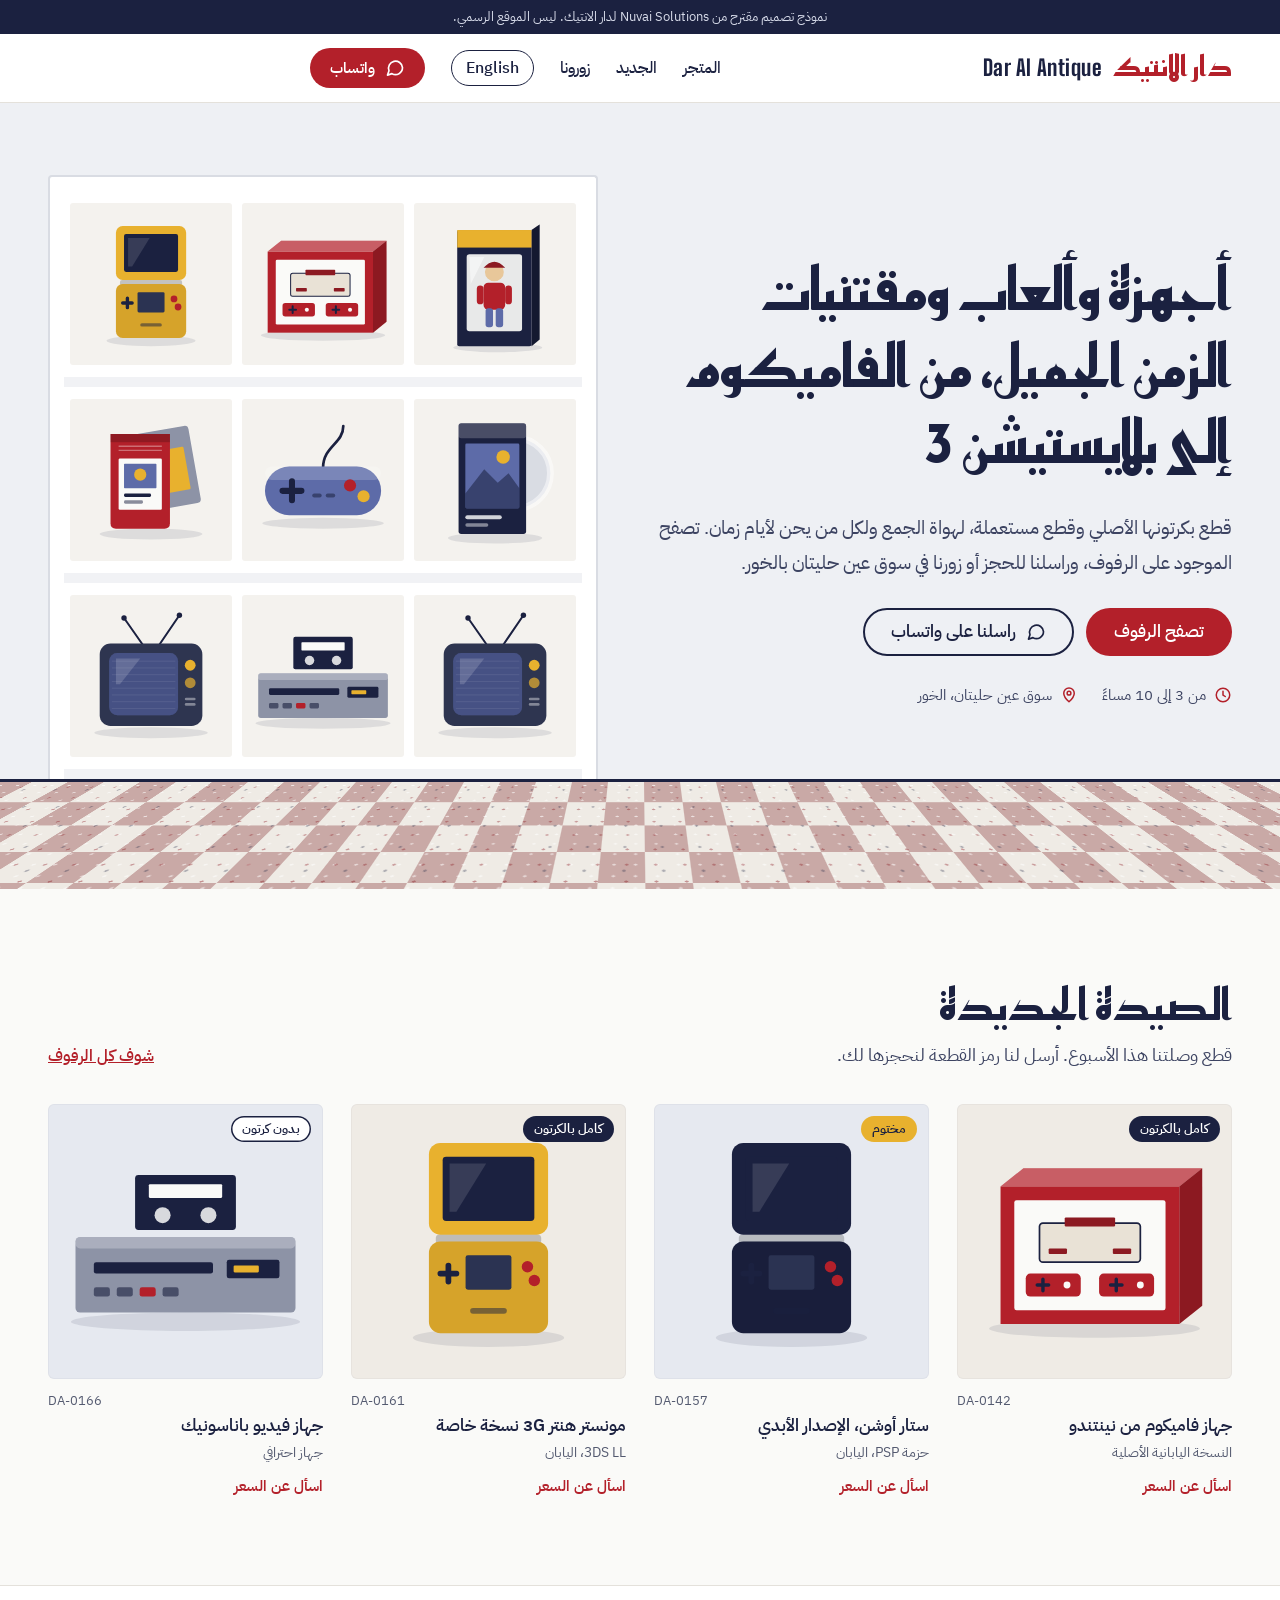
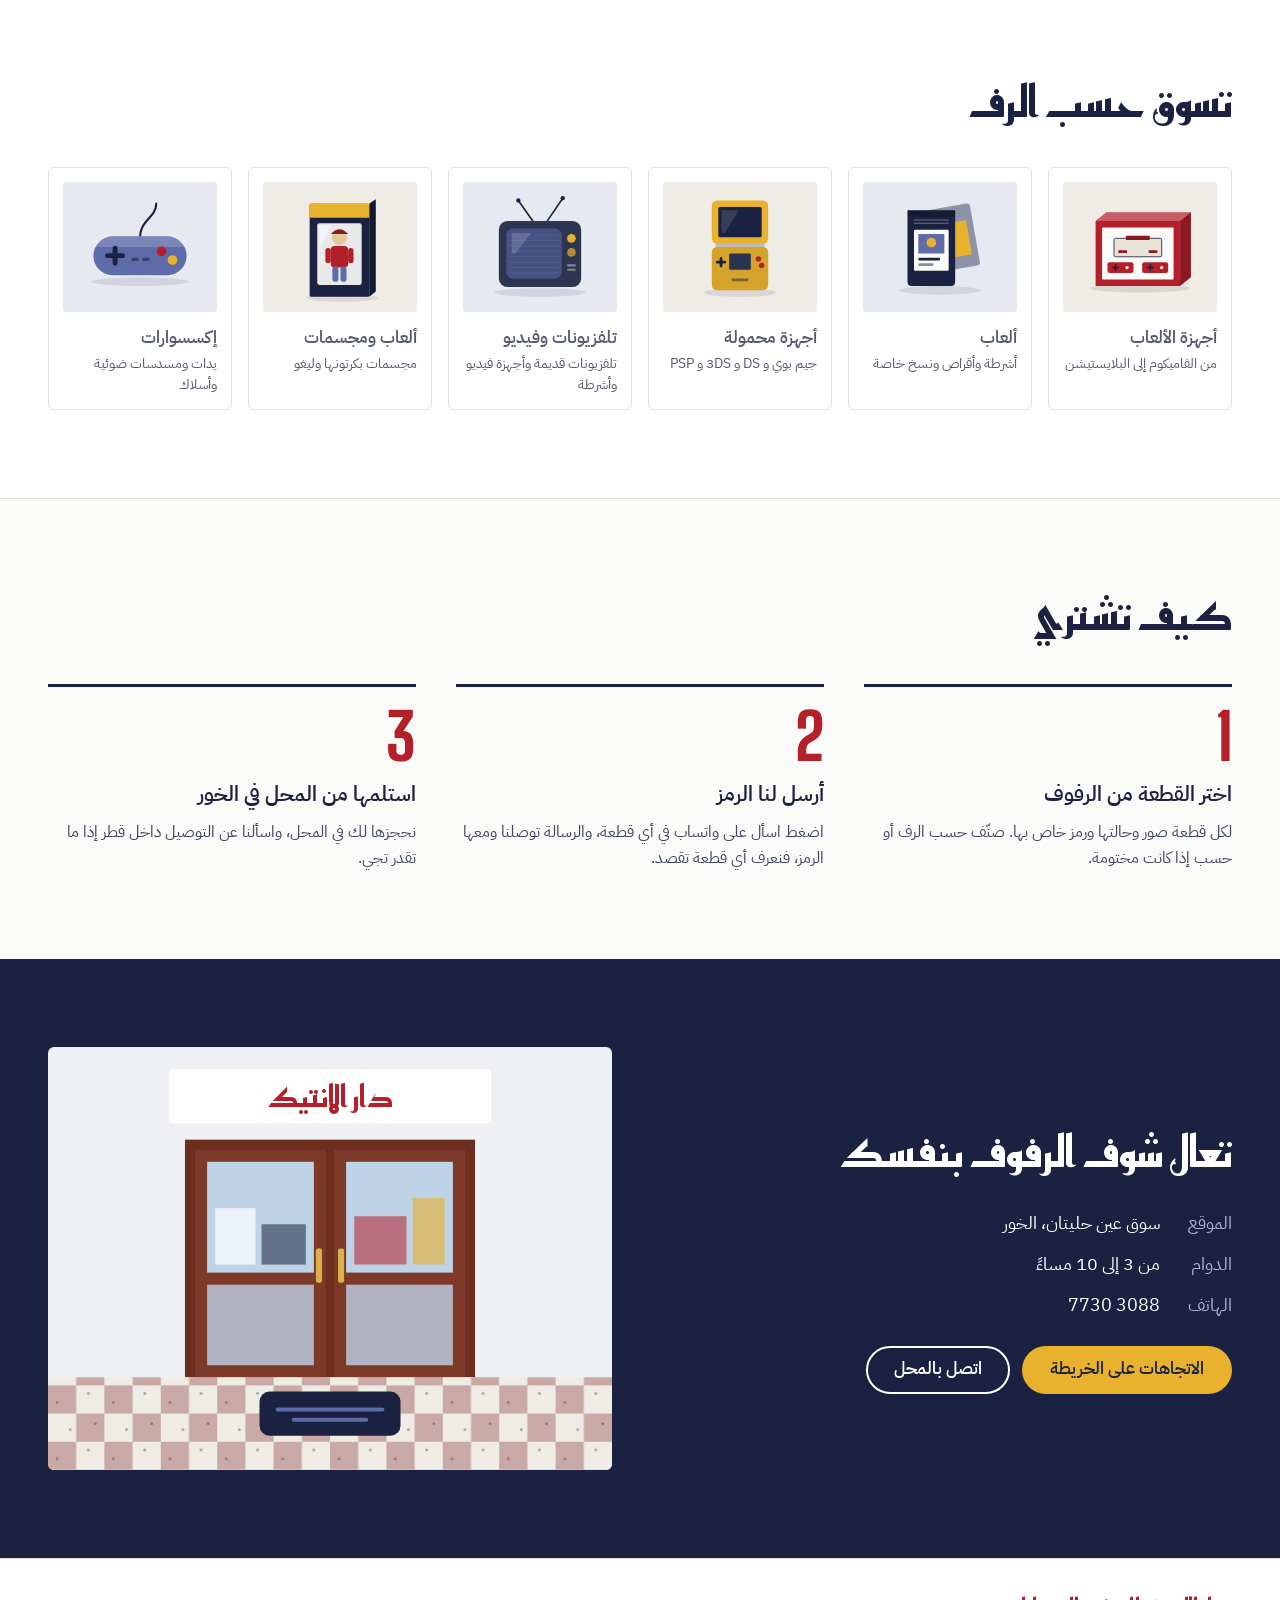
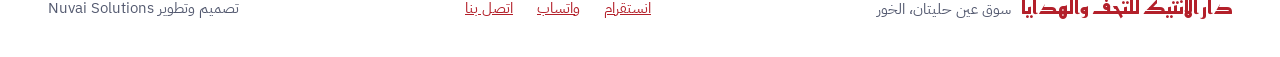
==== ar/index.html @ 2e5c2f47 "Dar Al Antique concept site Co-Authored-By: Claude Opus 5.5 <noreply@anthropic.com> Claude-Session: " ====
<!doctype html>
<html lang="ar" dir="rtl">
<head>
<meta charset="utf-8">
<meta name="viewport" content="width=device-width, initial-scale=1">
<title>دار الانتيك | أجهزة وألعاب ومقتنيات الزمن الجميل في الخور</title>
<meta name="description" content="Concept website for Dar Al Antique, the retro games, consoles and toys shop in Souq Ain Hulaitan, Al Khor.">
<meta name="robots" content="noindex, nofollow">
<meta name="theme-color" content="#1B2140">
<meta property="og:type" content="website">
<meta property="og:title" content="دار الانتيك | أجهزة وألعاب ومقتنيات الزمن الجميل في الخور">
<meta property="og:description" content="Concept website for Dar Al Antique, the retro games, consoles and toys shop in Souq Ain Hulaitan, Al Khor.">
<meta property="og:image" content="../assets/og.png">
<meta name="twitter:card" content="summary_large_image">
<link rel="icon" href="../assets/favicon.svg" type="image/svg+xml">
<link rel="preload" href="../assets/fonts/big-shoulders-display-latin-800-normal.woff2" as="font" type="font/woff2" crossorigin>
<link rel="stylesheet" href="../assets/style.css">
</head>
<body>
<div class="concept">نموذج تصميم مقترح من Nuvai Solutions لدار الانتيك. ليس الموقع الرسمي.</div>
<header class="site-header">
<div class="wrap">
<a class="brand" href="../ar/"><span class="brand-ar">دار الانتيك</span><span class="brand-en" lang="en">Dar Al Antique</span></a>
<nav class="nav" aria-label="القائمة"><a href="../shop.html">المتجر</a><a href="#new">الجديد</a><a href="#visit">زورونا</a><a class="lang" href="../" lang="en">English</a><a class="btn btn-red btn-sm" href="https://wa.me/97477303088"><svg aria-hidden="true" width="20" height="20" viewBox="0 0 24 24" fill="none" stroke="currentColor" stroke-width="2" stroke-linecap="round" stroke-linejoin="round"><path d="M21 11.5a8.4 8.4 0 0 1-12.6 7.3L3 20.5l1.8-5.2A8.4 8.4 0 1 1 21 11.5z"/></svg>واتساب</a></nav>
<div class="header-tools">
<a class="lang-m" href="../" lang="en">English</a>
<details class="menu"><summary aria-label="القائمة"><svg aria-hidden="true" width="20" height="20" viewBox="0 0 24 24" fill="none" stroke="currentColor" stroke-width="2" stroke-linecap="round"><path d="M4 7h16M4 12h16M4 17h16"/></svg></summary><div class="menu-panel"><a href="../shop.html">المتجر</a><a href="#new">الجديد</a><a href="#visit">زورونا</a><a class="btn btn-red" href="https://wa.me/97477303088"><svg aria-hidden="true" width="20" height="20" viewBox="0 0 24 24" fill="none" stroke="currentColor" stroke-width="2" stroke-linecap="round" stroke-linejoin="round"><path d="M21 11.5a8.4 8.4 0 0 1-12.6 7.3L3 20.5l1.8-5.2A8.4 8.4 0 1 1 21 11.5z"/></svg>واتساب</a></div></details>
</div>
</div>
</header>
<main id="top">
<section class="hero" aria-labelledby="hero-title">
<div class="wrap hero-grid">
<div class="hero-copy">
<h1 id="hero-title" class="display h1">أجهزة وألعاب ومقتنيات الزمن الجميل، من الفاميكوم إلى بلايستيشن 3</h1>
<p class="lede">قطع بكرتونها الأصلي وقطع مستعملة، لهواة الجمع ولكل من يحن لأيام زمان. تصفح الموجود على الرفوف، وراسلنا للحجز أو زورنا في سوق عين حليتان بالخور.</p>
<div class="actions">
<a class="btn btn-red" href="../shop.html">تصفح الرفوف</a>
<a class="btn btn-line" href="https://wa.me/97477303088?text=%D8%A7%D9%84%D8%B3%D9%84%D8%A7%D9%85%20%D8%B9%D9%84%D9%8A%D9%83%D9%85%D8%8C%20%D8%B4%D9%81%D8%AA%20%D9%85%D9%88%D9%82%D8%B9%D9%83%D9%85%20%D9%88%D8%B9%D9%86%D8%AF%D9%8A%20%D8%A7%D8%B3%D8%AA%D9%81%D8%B3%D8%A7%D8%B1"><svg aria-hidden="true" width="20" height="20" viewBox="0 0 24 24" fill="none" stroke="currentColor" stroke-width="2" stroke-linecap="round" stroke-linejoin="round"><path d="M21 11.5a8.4 8.4 0 0 1-12.6 7.3L3 20.5l1.8-5.2A8.4 8.4 0 1 1 21 11.5z"/></svg>راسلنا على واتساب</a>
</div>
<div class="facts"><span><svg aria-hidden="true" width="18" height="18" viewBox="0 0 24 24" fill="none" stroke="#B3202A" stroke-width="2" stroke-linecap="round"><circle cx="12" cy="12" r="9"/><path d="M12 7v5l3 2"/></svg>من 3 إلى 10 مساءً</span><span><svg aria-hidden="true" width="18" height="18" viewBox="0 0 24 24" fill="none" stroke="#B3202A" stroke-width="2" stroke-linecap="round" stroke-linejoin="round"><path d="M12 21s-7-6.2-7-11.5a7 7 0 0 1 14 0C19 14.8 12 21 12 21z"/><circle cx="12" cy="9.5" r="2.5"/></svg>سوق عين حليتان، الخور</span></div>
</div>
<div class="shelf" role="img" aria-label="رفوف المحل وعليها أجهزة وألعاب وتلفزيونات"><div class="shelf-row"><div class="art" data-kind="figure" data-tint="#1B2140" data-bg="#F4F2EE"></div><div class="art" data-kind="console" data-tint="#B3202A" data-bg="#F4F2EE"></div><div class="art" data-kind="handheld" data-tint="#E8B12E" data-bg="#F4F2EE"></div></div><div class="shelf-row"><div class="art" data-kind="disc" data-tint="#1B2140" data-bg="#F4F2EE"></div><div class="art" data-kind="pad" data-tint="#5D6BA8" data-bg="#F4F2EE"></div><div class="art" data-kind="cart" data-tint="#B3202A" data-bg="#F4F2EE"></div></div><div class="shelf-row"><div class="art" data-kind="tv" data-tint="#2E3550" data-bg="#F4F2EE"></div><div class="art" data-kind="vcr" data-tint="#8D93A6" data-bg="#F4F2EE"></div><div class="art" data-kind="tv" data-tint="#2E3550" data-bg="#F4F2EE"></div></div></div>
</div>
<div class="floor-band" aria-hidden="true"><div class="floor"></div></div>
</section>

<section id="new" class="section" aria-labelledby="new-title">
<div class="wrap">
<div class="section-head"><div><h2 id="new-title" class="display h2">الصيدة الجديدة</h2><p class="sub">قطع وصلتنا هذا الأسبوع. أرسل لنا رمز القطعة لنحجزها لك.</p></div>
<a href="../shop.html">شوف كل الرفوف</a></div>
<div class="grid-cards">
<a class="card" href="../item.html?code=DA-0142" data-cat="consoles" data-cond="cib" data-code="DA-0142" data-name="Nintendo Family Computer" data-search="nintendo family computer japanese famicom, original model nintendo famicom da-0142">
<div style="position:relative"><div class="art" data-kind="console" data-tint="#B3202A" data-bg="#EFEBE5"></div><span class="badge badge-ink">كامل بالكرتون</span></div>
<span class="card-meta"><span class="card-code" dir="ltr">DA-0142</span><span class="card-name">جهاز فاميكوم من نينتندو</span><span class="card-sub">النسخة اليابانية الأصلية</span></span>
<span class="card-price">اسأل عن السعر</span>
</a>
<a class="card" href="../item.html?code=DA-0157" data-cat="handhelds" data-cond="sealed" data-code="DA-0157" data-name="Star Ocean: First Departure, Eternal Edition" data-search="star ocean: first departure, eternal edition psp bundle, japan playstation portable da-0157">
<div style="position:relative"><div class="art" data-kind="handheld" data-tint="#1B2140" data-bg="#E6E9F0"></div><span class="badge badge-gold">مختوم</span></div>
<span class="card-meta"><span class="card-code" dir="ltr">DA-0157</span><span class="card-name">ستار أوشن، الإصدار الأبدي</span><span class="card-sub">حزمة PSP، اليابان</span></span>
<span class="card-price">اسأل عن السعر</span>
</a>
<a class="card" href="../item.html?code=DA-0161" data-cat="handhelds" data-cond="cib" data-code="DA-0161" data-name="Monster Hunter 3G special pack" data-search="monster hunter 3g special pack nintendo 3ds ll, japan nintendo 3ds ll da-0161">
<div style="position:relative"><div class="art" data-kind="handheld" data-tint="#E8B12E" data-bg="#EFEBE5"></div><span class="badge badge-ink">كامل بالكرتون</span></div>
<span class="card-meta"><span class="card-code" dir="ltr">DA-0161</span><span class="card-name">مونستر هنتر 3G نسخة خاصة</span><span class="card-sub">3DS LL، اليابان</span></span>
<span class="card-price">اسأل عن السعر</span>
</a>
<a class="card" href="../item.html?code=DA-0166" data-cat="tv" data-cond="loose" data-code="DA-0166" data-name="Panasonic video tape recorder" data-search="panasonic video tape recorder professional deck panasonic da-0166">
<div style="position:relative"><div class="art" data-kind="vcr" data-tint="#8D93A6" data-bg="#E6E9F0"></div><span class="badge badge-line">بدون كرتون</span></div>
<span class="card-meta"><span class="card-code" dir="ltr">DA-0166</span><span class="card-name">جهاز فيديو باناسونيك</span><span class="card-sub">جهاز احترافي</span></span>
<span class="card-price">اسأل عن السعر</span>
</a>
</div>
</div>
</section>

<section class="section section-white" aria-labelledby="shelf-title">
<div class="wrap">
<h2 id="shelf-title" class="display h2" style="margin-bottom:36px">تسوق حسب الرف</h2>
<div class="grid-shelves"><a class="shelf-tile" href="../shop.html?shelf=consoles"><div class="art" data-kind="console" data-tint="#B3202A" data-bg="#EFEBE5"></div><span style="display:flex;flex-direction:column;gap:4px"><b>أجهزة الألعاب</b><span>من الفاميكوم إلى البلايستيشن</span></span></a><a class="shelf-tile" href="../shop.html?shelf=games"><div class="art" data-kind="cart" data-tint="#1B2140" data-bg="#E6E9F0"></div><span style="display:flex;flex-direction:column;gap:4px"><b>ألعاب</b><span>أشرطة وأقراص ونسخ خاصة</span></span></a><a class="shelf-tile" href="../shop.html?shelf=handhelds"><div class="art" data-kind="handheld" data-tint="#E8B12E" data-bg="#EFEBE5"></div><span style="display:flex;flex-direction:column;gap:4px"><b>أجهزة محمولة</b><span>جيم بوي و DS و 3DS و PSP</span></span></a><a class="shelf-tile" href="../shop.html?shelf=tv"><div class="art" data-kind="tv" data-tint="#2E3550" data-bg="#E6E9F0"></div><span style="display:flex;flex-direction:column;gap:4px"><b>تلفزيونات وفيديو</b><span>تلفزيونات قديمة وأجهزة فيديو وأشرطة</span></span></a><a class="shelf-tile" href="../shop.html?shelf=toys"><div class="art" data-kind="figure" data-tint="#1B2140" data-bg="#EFEBE5"></div><span style="display:flex;flex-direction:column;gap:4px"><b>ألعاب ومجسمات</b><span>مجسمات بكرتونها وليغو</span></span></a><a class="shelf-tile" href="../shop.html?shelf=accessories"><div class="art" data-kind="pad" data-tint="#5D6BA8" data-bg="#E6E9F0"></div><span style="display:flex;flex-direction:column;gap:4px"><b>إكسسوارات</b><span>يدات ومسدسات ضوئية وأسلاك</span></span></a></div>
</div>
</section>

<section class="section" aria-labelledby="how-title">
<div class="wrap">
<h2 id="how-title" class="display h2" style="margin-bottom:40px">كيف تشتري</h2>
<ol class="steps">
<li><span class="num" aria-hidden="true">1</span><h3>اختر القطعة من الرفوف</h3><p>لكل قطعة صور وحالتها ورمز خاص بها. صنّف حسب الرف أو حسب إذا كانت مختومة.</p></li>
<li><span class="num" aria-hidden="true">2</span><h3>أرسل لنا الرمز</h3><p>اضغط اسأل على واتساب في أي قطعة، والرسالة توصلنا ومعها الرمز، فنعرف أي قطعة تقصد.</p></li>
<li><span class="num" aria-hidden="true">3</span><h3>استلمها من المحل في الخور</h3><p>نحجزها لك في المحل، واسألنا عن التوصيل داخل قطر إذا ما تقدر تجي.</p></li>
</ol>
</div>
</section>

<section id="visit" class="visit section" aria-labelledby="visit-title">
<div class="wrap visit-grid">
<div class="visit-copy">
<h2 id="visit-title" class="display h2">تعال شوف الرفوف بنفسك</h2>
<dl>
<dt>الموقع</dt><dd>سوق عين حليتان، الخور</dd>
<dt>الدوام</dt><dd>من 3 إلى 10 مساءً</dd>
<dt>الهاتف</dt><dd><span dir="ltr">7730 3088</span></dd>
</dl>
<div class="actions"><a class="btn btn-gold" href="https://www.google.com/maps/search/?api=1&query=Souq+Ain+Hulaitan+Al+Khor">الاتجاهات على الخريطة</a><a class="btn btn-white" href="tel:+97477303088">اتصل بالمحل</a></div>
</div>
<svg role="img" aria-label="رسم لمدخل المحل بأبوابه الخشبية وأرضيته المربعة" viewBox="0 0 560 420">
<defs><pattern id="chk" width="56" height="56" patternUnits="userSpaceOnUse"><rect width="56" height="56" fill="#EFEBE5"/><rect width="28" height="28" fill="#C9A9A6"/><rect x="28" y="28" width="28" height="28" fill="#C9A9A6"/><circle cx="9" cy="17" r="1.3" fill="#8C1A22" opacity=".5"/><circle cx="40" cy="8" r="1.3" fill="#1B2140" opacity=".4"/><circle cx="22" cy="44" r="1.3" fill="#8C1A22" opacity=".5"/><circle cx="47" cy="38" r="1.3" fill="#1B2140" opacity=".4"/></pattern></defs>
<rect width="560" height="420" fill="#EEF0F4"/>
<rect x="120" y="22" width="320" height="54" rx="4" fill="#FFFFFF"/>
<text x="280" y="60" text-anchor="middle" font-family="Reem Kufi, sans-serif" font-weight="700" font-size="30" fill="#B3202A">دار الانتيك</text>
<rect x="136" y="92" width="288" height="236" fill="#6B2E1F"/>
<rect x="146" y="102" width="130" height="226" fill="#7E3A28"/><rect x="284" y="102" width="130" height="226" fill="#7E3A28"/>
<rect x="158" y="114" width="106" height="110" fill="#BFD3E6"/><rect x="296" y="114" width="106" height="110" fill="#BFD3E6"/>
<rect x="166" y="160" width="40" height="56" fill="#FFFFFF" opacity=".7"/><rect x="212" y="176" width="44" height="40" fill="#1B2140" opacity=".55"/>
<rect x="304" y="168" width="52" height="48" fill="#B3202A" opacity=".55"/><rect x="362" y="150" width="32" height="66" fill="#E8B12E" opacity=".6"/>
<rect x="158" y="236" width="106" height="80" fill="#BFD3E6" opacity=".8"/><rect x="296" y="236" width="106" height="80" fill="#BFD3E6" opacity=".8"/>
<rect x="266" y="200" width="6" height="34" rx="2" fill="#D9B24C"/><rect x="288" y="200" width="6" height="34" rx="2" fill="#D9B24C"/>
<path d="M0 328 H560 V420 H0 Z" fill="url(#chk)"/>
<rect x="210" y="342" width="140" height="44" rx="10" fill="#1B2140"/><rect x="226" y="358" width="108" height="4" rx="2" fill="#5D6BA8"/><rect x="242" y="368" width="76" height="4" rx="2" fill="#5D6BA8"/>
</svg>
</div>
</section>
</main>
<footer class="site-footer"><div class="wrap">
<div class="footer-brand"><span class="brand-ar">دار الانتيك للتحف والهدايا</span><span>سوق عين حليتان، الخور</span></div>
<nav aria-label="حساباتنا"><a href="https://www.instagram.com/daralantique/">انستقرام</a><a href="https://wa.me/97477303088">واتساب</a><a href="tel:+97477303088">اتصل بنا</a></nav>
<span>تصميم وتطوير Nuvai Solutions</span>
</div></footer>
<script src="../assets/art.js"></script>
</body>
</html>
---- assets/style.css ----
/* Dar Al Antique concept site. Built by Nuvai Solutions. */

@font-face{font-family:"Big Shoulders Display";font-weight:800;font-display:swap;src:url(fonts/big-shoulders-display-latin-800-normal.woff2) format("woff2")}
@font-face{font-family:"Reem Kufi";font-weight:700;font-display:swap;src:url(fonts/reem-kufi-arabic-700-normal.woff2) format("woff2");unicode-range:U+0600-06FF,U+0750-077F,U+08A0-08FF,U+200C-200E,U+FB50-FDFF,U+FE70-FEFC}
@font-face{font-family:"Reem Kufi";font-weight:700;font-display:swap;src:url(fonts/reem-kufi-latin-700-normal.woff2) format("woff2");unicode-range:U+0000-00FF,U+2000-206F}
@font-face{font-family:"IBM Plex Sans Arabic";font-weight:400;font-display:swap;src:url(fonts/ibm-plex-sans-arabic-arabic-400-normal.woff2) format("woff2");unicode-range:U+0600-06FF,U+0750-077F,U+08A0-08FF,U+200C-200E,U+FB50-FDFF,U+FE70-FEFC}
@font-face{font-family:"IBM Plex Sans Arabic";font-weight:500;font-display:swap;src:url(fonts/ibm-plex-sans-arabic-arabic-500-normal.woff2) format("woff2");unicode-range:U+0600-06FF,U+0750-077F,U+08A0-08FF,U+200C-200E,U+FB50-FDFF,U+FE70-FEFC}
@font-face{font-family:"IBM Plex Sans Arabic";font-weight:600;font-display:swap;src:url(fonts/ibm-plex-sans-arabic-arabic-600-normal.woff2) format("woff2");unicode-range:U+0600-06FF,U+0750-077F,U+08A0-08FF,U+200C-200E,U+FB50-FDFF,U+FE70-FEFC}
@font-face{font-family:"IBM Plex Sans Arabic";font-weight:400;font-display:swap;src:url(fonts/ibm-plex-sans-arabic-latin-400-normal.woff2) format("woff2");unicode-range:U+0000-00FF,U+0131,U+0152-0153,U+2000-206F,U+20AC,U+2122}
@font-face{font-family:"IBM Plex Sans Arabic";font-weight:500;font-display:swap;src:url(fonts/ibm-plex-sans-arabic-latin-500-normal.woff2) format("woff2");unicode-range:U+0000-00FF,U+0131,U+0152-0153,U+2000-206F,U+20AC,U+2122}
@font-face{font-family:"IBM Plex Sans Arabic";font-weight:600;font-display:swap;src:url(fonts/ibm-plex-sans-arabic-latin-600-normal.woff2) format("woff2");unicode-range:U+0000-00FF,U+0131,U+0152-0153,U+2000-206F,U+20AC,U+2122}

:root{
  --ink:#1B2140;--ink-2:#3D4462;--muted:#545A70;--line:#E4E1DB;
  --red:#B3202A;--red-dark:#8C1A22;--gold:#E8B12E;
  --ground:#FAFAF8;--wall:#EEF0F4;--white:#FFFFFF;
  --gutter:clamp(16px,4vw,48px);
  --display:"Big Shoulders Display","Reem Kufi",sans-serif;
  --body:"IBM Plex Sans Arabic",system-ui,sans-serif;
}
*{box-sizing:border-box}
html{-webkit-text-size-adjust:100%;scroll-behavior:smooth}
@media (prefers-reduced-motion:reduce){html{scroll-behavior:auto}}
body{margin:0;background:var(--ground);color:var(--ink);font-family:var(--body);font-size:16px;line-height:1.5}
img,svg{display:block;max-width:100%}
a{color:var(--red)}
a:hover{color:var(--red-dark)}
:focus-visible{outline:3px solid var(--gold);outline-offset:3px}
.wrap{max-width:1280px;margin:0 auto;padding-inline:var(--gutter)}
.sr-only{position:absolute;width:1px;height:1px;overflow:hidden;clip:rect(0 0 0 0);white-space:nowrap}

/* Concept bar */
.concept{background:var(--ink);color:#D8DCEA;font-size:13px;text-align:center;padding:7px var(--gutter)}
.concept a{color:var(--gold)}

/* Header */
.site-header{background:var(--white);border-bottom:1px solid var(--line);position:sticky;top:0;z-index:20}
.site-header .wrap{display:flex;align-items:center;justify-content:space-between;gap:16px;padding-block:14px}
.brand{display:flex;align-items:baseline;gap:12px;text-decoration:none}
.brand-ar{font-family:"Reem Kufi",sans-serif;font-weight:700;font-size:28px;color:var(--red);line-height:1.1}
.brand-en{font-family:"Big Shoulders Display",sans-serif;font-weight:800;font-size:22px;color:var(--ink);letter-spacing:.02em}
.nav{display:flex;align-items:center;gap:26px;font-weight:500}
.nav a{color:var(--ink);text-decoration:none}
.nav a:hover,.nav a[aria-current=page]{color:var(--red)}
.lang{border:1.5px solid var(--ink);border-radius:999px;padding:5px 14px}
.btn{display:inline-flex;align-items:center;justify-content:center;gap:10px;min-height:48px;border-radius:999px;padding:0 26px;font-weight:600;font-size:17px;text-decoration:none;border:2px solid transparent;cursor:pointer;font-family:inherit;line-height:1.2}
.btn svg{flex:none}
.btn-red{background:var(--red);color:#fff}
.btn-red:hover{background:var(--red-dark);color:#fff}
.btn-line{border-color:var(--ink);color:var(--ink);background:transparent}
.btn-line:hover{background:var(--ink);color:#fff}
.btn-gold{background:var(--gold);color:var(--ink)}
.btn-gold:hover{background:#D49E1F;color:var(--ink)}
.btn-white{border-color:#fff;color:#fff}
.btn-white:hover{background:#fff;color:var(--ink)}
.btn-sm{min-height:40px;padding:0 18px;font-size:15px}
.nav .btn-red{color:#fff}

.menu{display:none}
.menu summary{list-style:none;width:44px;height:44px;border:1.5px solid var(--ink);border-radius:999px;display:flex;align-items:center;justify-content:center;cursor:pointer}
.menu summary::-webkit-details-marker{display:none}
.menu-panel{position:absolute;inset-inline:0;top:100%;background:var(--white);border-bottom:1px solid var(--line);padding:8px var(--gutter) 20px;display:flex;flex-direction:column}
.menu-panel a{padding:14px 0;border-bottom:1px solid var(--line);color:var(--ink);text-decoration:none;font-size:18px;font-weight:500}
.menu-panel .btn{margin-top:16px;border-bottom:0;padding:0 26px}
@media (max-width:860px){
  .nav{display:none}
  .menu{display:block}
  .brand{flex-direction:column;gap:0;line-height:1.05}
  .brand-ar{font-size:22px}
  .brand-en{font-size:15px}
  .header-tools{display:flex;align-items:center;gap:4px}
  .header-tools .lang-m{display:inline-flex;align-items:center;min-height:44px;padding:0 12px;color:var(--ink);text-decoration:none}
}
@media (min-width:861px){.header-tools .lang-m{display:none}}

/* Type */
.display{font-family:var(--display);font-weight:800;line-height:.95;letter-spacing:-.005em;margin:0}
[lang=ar] .display{font-family:"Reem Kufi",sans-serif;font-weight:700;line-height:1.3;letter-spacing:0}
.h1{font-size:clamp(52px,7vw,104px);line-height:.92}
[lang=ar] .h1{font-size:clamp(38px,4.6vw,64px);line-height:1.3}
.h2{font-size:clamp(44px,5vw,60px)}
[lang=ar] .h2{font-size:clamp(32px,3.4vw,44px)}
.lede{font-size:19px;line-height:1.6;color:var(--ink-2);max-width:34em;margin:0}
[lang=ar] .lede{line-height:1.85}
.sub{margin:8px 0 0;font-size:18px;color:var(--ink-2)}

/* Hero */
.hero{background:var(--wall)}
.hero-grid{display:grid;grid-template-columns:minmax(0,1.05fr) minmax(0,1fr);gap:56px;align-items:end;padding-top:72px}
.hero-copy{display:flex;flex-direction:column;gap:28px;padding-bottom:72px}
.actions{display:flex;flex-wrap:wrap;gap:12px}
.facts{display:flex;flex-wrap:wrap;gap:24px;font-size:15px;color:var(--ink-2)}
.facts span{display:inline-flex;align-items:center;gap:8px}
.shelf{background:#fff;border:2px solid #D9DCE3;border-bottom:0;border-radius:4px 4px 0 0;padding:14px 14px 0;width:100%;max-width:560px;justify-self:end}
.shelf-row{display:grid;grid-template-columns:repeat(3,minmax(0,1fr));gap:10px;padding:12px 6px;border-bottom:10px solid #F1F2F5}
.shelf .art{border-radius:3px}
.floor-band{height:110px;overflow:hidden;border-top:3px solid var(--ink);position:relative}
.floor-band .floor{position:absolute;left:-20%;right:-20%;top:0;height:320px;transform:perspective(500px) rotateX(58deg);transform-origin:top center}
.floor{background-color:#EFEBE5;background-image:radial-gradient(rgba(140,26,34,.45) 1px,transparent 1.6px),radial-gradient(rgba(27,33,64,.35) 1px,transparent 1.6px),radial-gradient(rgba(255,255,255,.7) 1px,transparent 1.6px),conic-gradient(#C9A9A6 25%,#EFEBE5 0 50%,#C9A9A6 0 75%,#EFEBE5 0);background-size:23px 19px,31px 29px,17px 13px,72px 72px}
@media (max-width:860px){
  .hero-grid{grid-template-columns:1fr;gap:28px;padding-top:36px}
  .hero-copy{padding-bottom:0;gap:20px}
  .lede{font-size:17px}
  .actions .btn{flex:1 1 100%}
  .shelf{justify-self:stretch;max-width:none;padding:10px 10px 0}
  .shelf-row{gap:8px;padding:8px 4px;border-bottom-width:8px}
  .shelf-row:nth-child(3){display:none}
  .floor-band{height:64px}
}

/* Art tile */
.art{position:relative;aspect-ratio:1/1;overflow:hidden;border-radius:6px;background:#EFEBE5}
.art svg{width:100%;height:100%}

/* Sections */
.section{padding-block:88px}
.section-white{background:#fff;border-block:1px solid var(--line)}
.section-head{display:flex;flex-wrap:wrap;justify-content:space-between;align-items:end;gap:16px;margin-bottom:36px}
.section-head a{font-weight:600}
@media (max-width:860px){.section{padding-block:52px}.section-head{margin-bottom:24px}}

/* Cards */
.grid-cards{display:grid;grid-template-columns:repeat(auto-fill,minmax(min(100%,240px),1fr));gap:32px 28px}
@media (max-width:560px){.grid-cards{grid-template-columns:repeat(2,minmax(0,1fr));gap:24px 14px}}
.card{display:flex;flex-direction:column;gap:12px;color:var(--ink);text-decoration:none}
.card:hover{color:var(--ink)}
.card:hover .card-name{text-decoration:underline}
.card .art{box-shadow:inset 0 0 0 1px rgba(27,33,64,.04)}
.badge{position:absolute;top:12px;inset-inline-start:12px;display:inline-block;font-size:13px;font-weight:600;border-radius:999px;padding:4px 11px;line-height:1.4}
.badge-gold{background:var(--gold);color:var(--ink)}
.badge-ink{background:var(--ink);color:#fff}
.badge-line{background:#fff;color:var(--ink);box-shadow:inset 0 0 0 1.5px var(--ink)}
.card-meta{display:flex;flex-direction:column;gap:4px}
.card-code{font-size:13px;color:var(--muted);font-variant-numeric:tabular-nums}
.card-name{font-size:17px;font-weight:600;line-height:1.35}
.card-sub{font-size:14px;color:var(--muted)}
.card-price{font-size:15px;font-weight:600;color:var(--red)}
@media (max-width:560px){.badge{top:8px;inset-inline-start:8px;font-size:12px;padding:3px 9px}.card-name{font-size:15px}}

/* Shelves (categories) */
.grid-shelves{display:grid;grid-template-columns:repeat(6,minmax(0,1fr));gap:16px}
@media (max-width:1099px){.grid-shelves{grid-template-columns:repeat(3,minmax(0,1fr))}}
.shelf-tile{display:flex;flex-direction:column;gap:14px;text-decoration:none;color:var(--ink);border:1.5px solid var(--line);border-radius:6px;padding:14px;background:#fff}
.shelf-tile:hover{border-color:var(--ink);color:var(--ink)}
.shelf-tile .art{aspect-ratio:auto;height:130px;border-radius:3px}
.shelf-tile b{font-weight:600;font-size:17px}
.shelf-tile span{font-size:14px;color:var(--muted);line-height:1.45}
@media (max-width:560px){
  .grid-shelves{grid-template-columns:1fr;gap:0}
  .shelf-tile{flex-direction:row;align-items:center;border:0;border-bottom:1px solid var(--line);border-radius:0;padding:10px 0;background:transparent}
  .shelf-tile .art{width:64px;height:64px;flex:none}
}

/* Steps */
.steps{list-style:none;margin:0;padding:0;display:grid;grid-template-columns:repeat(3,minmax(0,1fr));gap:40px}
.steps li{display:flex;flex-direction:column;gap:10px;border-top:3px solid var(--ink);padding-top:18px}
.steps .num{font-family:"Big Shoulders Display",sans-serif;font-weight:800;font-size:64px;line-height:1;color:var(--red)}
.steps h3{margin:0;font-size:21px;font-weight:600}
.steps p{margin:0;line-height:1.6;color:var(--ink-2)}
@media (max-width:860px){.steps{grid-template-columns:1fr;gap:24px}.steps .num{font-size:44px}}

/* Visit */
.visit{background:var(--ink);color:#fff}
.visit-grid{display:grid;grid-template-columns:repeat(2,minmax(0,1fr));gap:56px;align-items:center}
.visit dl{margin:0;display:grid;grid-template-columns:max-content 1fr;gap:14px 28px;font-size:18px}
.visit dt{color:#AEB4CC}
.visit dd{margin:0}
.visit-copy{display:flex;flex-direction:column;gap:28px}
.visit svg{width:100%;height:auto;border-radius:6px}
@media (max-width:860px){.visit-grid{grid-template-columns:1fr;gap:32px}.visit .actions .btn{flex:1 1 100%}}

/* Footer */
.site-footer{background:#fff;border-top:1px solid var(--line);color:var(--muted);font-size:15px}
.site-footer .wrap{display:flex;flex-wrap:wrap;justify-content:space-between;align-items:center;gap:20px;padding-block:36px}
.site-footer nav{display:flex;flex-wrap:wrap;gap:24px}
.footer-brand{display:flex;align-items:baseline;gap:10px;flex-wrap:wrap}
.footer-brand .brand-ar{font-size:22px}

/* Catalog */
.page-head{padding-block:48px 32px;display:flex;flex-wrap:wrap;justify-content:space-between;align-items:end;gap:20px}
.page-head p{margin:6px 0 0;font-size:17px;color:var(--ink-2);max-width:40em}
.controls{display:flex;flex-wrap:wrap;gap:12px;align-items:end}
.field{display:flex;flex-direction:column;gap:6px;font-size:14px;font-weight:500}
.field input,.field select{font:inherit;font-size:16px;padding:11px 14px;border:1.5px solid #C9CDD8;border-radius:6px;background:#fff;color:var(--ink);min-height:48px}
.field input{width:280px;max-width:100%}
.catalog{display:flex;flex-wrap:wrap;gap:48px;align-items:flex-start;padding-bottom:96px}
.filters{flex:1 1 220px;max-width:280px;display:flex;flex-direction:column;gap:32px}
.filters fieldset{border:0;margin:0;padding:0;display:flex;flex-direction:column;gap:6px}
.filters legend{font-weight:600;margin-bottom:10px;padding:0}
.f-shelf{font:inherit;font-size:15px;text-align:start;min-height:44px;padding:0 14px;border-radius:6px;border:1.5px solid transparent;background:transparent;color:var(--ink);cursor:pointer}
.f-shelf:hover{border-color:var(--line)}
.f-shelf[aria-pressed=true]{background:var(--ink);border-color:var(--ink);color:#fff}
.chips{display:flex;flex-wrap:wrap;gap:8px}
.f-cond{font:inherit;font-size:14px;min-height:40px;padding:0 14px;border-radius:999px;border:1.5px solid #C9CDD8;background:#fff;color:var(--ink);cursor:pointer}
.f-cond[aria-pressed=true]{background:var(--red);border-color:var(--red);color:#fff}
.request{border-top:1.5px solid var(--line);padding-top:24px;display:flex;flex-direction:column;gap:10px}
.request p{margin:0;font-size:15px;line-height:1.55;color:var(--ink-2)}
.request a{font-weight:600;font-size:15px}
.results{flex:999 1 560px;min-width:0;display:flex;flex-direction:column;gap:20px}
.count{margin:0;font-size:15px;color:var(--muted)}
.empty{border:1.5px dashed #C9CDD8;border-radius:6px;padding:48px 32px;display:flex;flex-direction:column;gap:14px;align-items:flex-start}
.empty p{margin:0}
.empty[hidden]{display:none}
@media (max-width:860px){
  .filters{max-width:none;flex-basis:100%;gap:20px}
  .filters fieldset.shelves{flex-direction:row;flex-wrap:wrap;gap:8px}
  .f-shelf{border-color:#C9CDD8;border-radius:999px;min-height:40px;font-size:14px}
  .request{display:none}
  .field input{width:100%}
  .controls,.controls .field{flex:1 1 100%}
}

/* Item page */
.crumbs{padding-top:28px;font-size:15px;color:var(--muted);display:flex;flex-wrap:wrap;gap:8px}
.crumbs a{color:var(--muted)}
.item{display:grid;grid-template-columns:repeat(2,minmax(0,1fr));gap:56px;align-items:start;padding-block:28px 80px}
.gallery{display:flex;flex-direction:column;gap:14px}
.gallery-main{position:relative}
.gallery-main .art{border:1.5px solid var(--line)}
.thumbs{display:grid;grid-template-columns:repeat(4,minmax(0,1fr));gap:10px}
.thumb{padding:0;border:1.5px solid var(--line);border-radius:4px;overflow:hidden;cursor:pointer;background:none}
.thumb[aria-pressed=true]{border:2.5px solid var(--ink)}
.thumb .art{border-radius:0}
.note{margin:0;font-size:14px;color:var(--muted)}
.item-info{display:flex;flex-direction:column;gap:24px}
.tags{display:flex;flex-wrap:wrap;align-items:center;gap:12px}
.tags .badge{position:static}
.price{margin:0;font-size:24px;font-weight:600}
.ask{display:flex;flex-direction:column;gap:12px;padding:24px;background:#fff;border:1.5px solid var(--line);border-radius:6px}
.ask .btn{width:100%}
.ask p{margin:0;font-size:14px;color:var(--muted);text-align:center}
.specs{margin:0;display:grid;grid-template-columns:max-content 1fr;gap:12px 32px;border-top:1.5px solid var(--line);padding-top:24px}
.specs dt{color:var(--muted)}
.specs dd{margin:0}
.pickup{display:flex;gap:14px;align-items:flex-start;font-size:15px;line-height:1.55;color:var(--ink-2)}
@media (max-width:860px){.item{grid-template-columns:1fr;gap:32px}}

[hidden]{display:none !important}
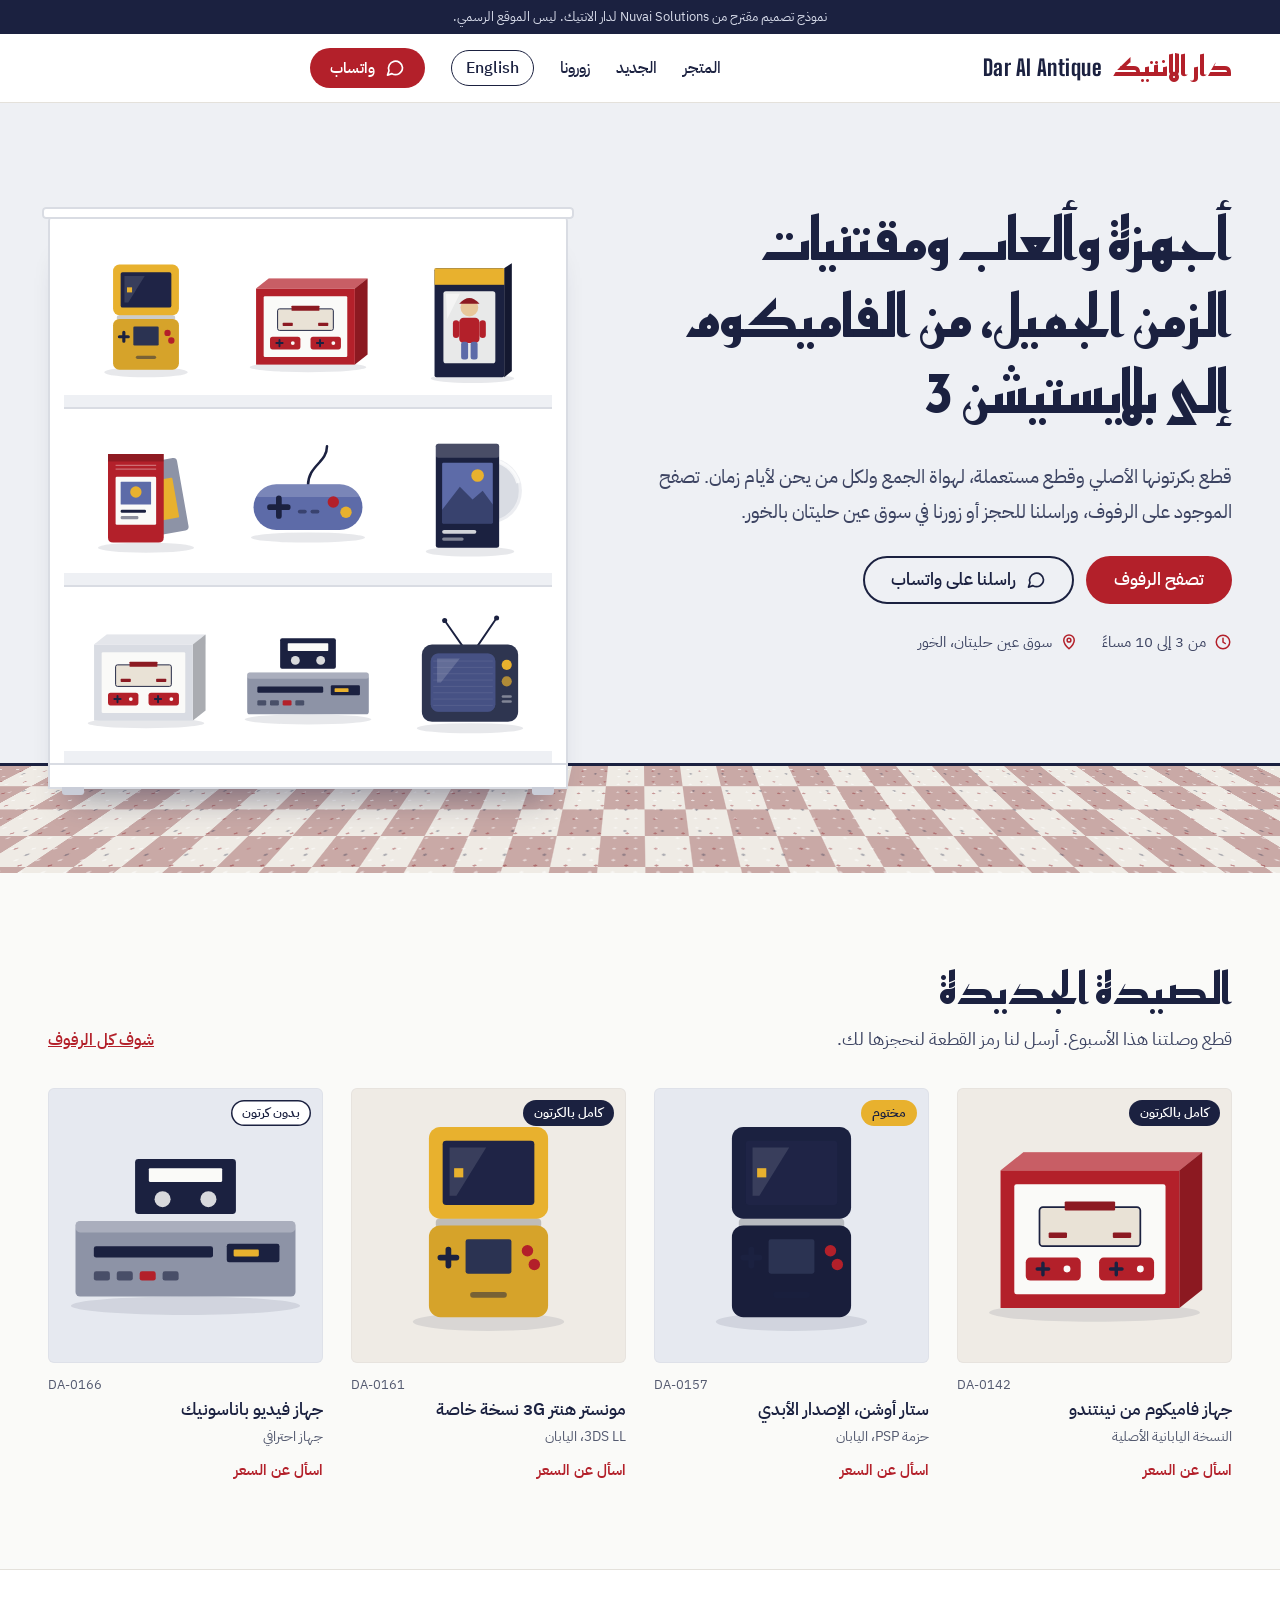
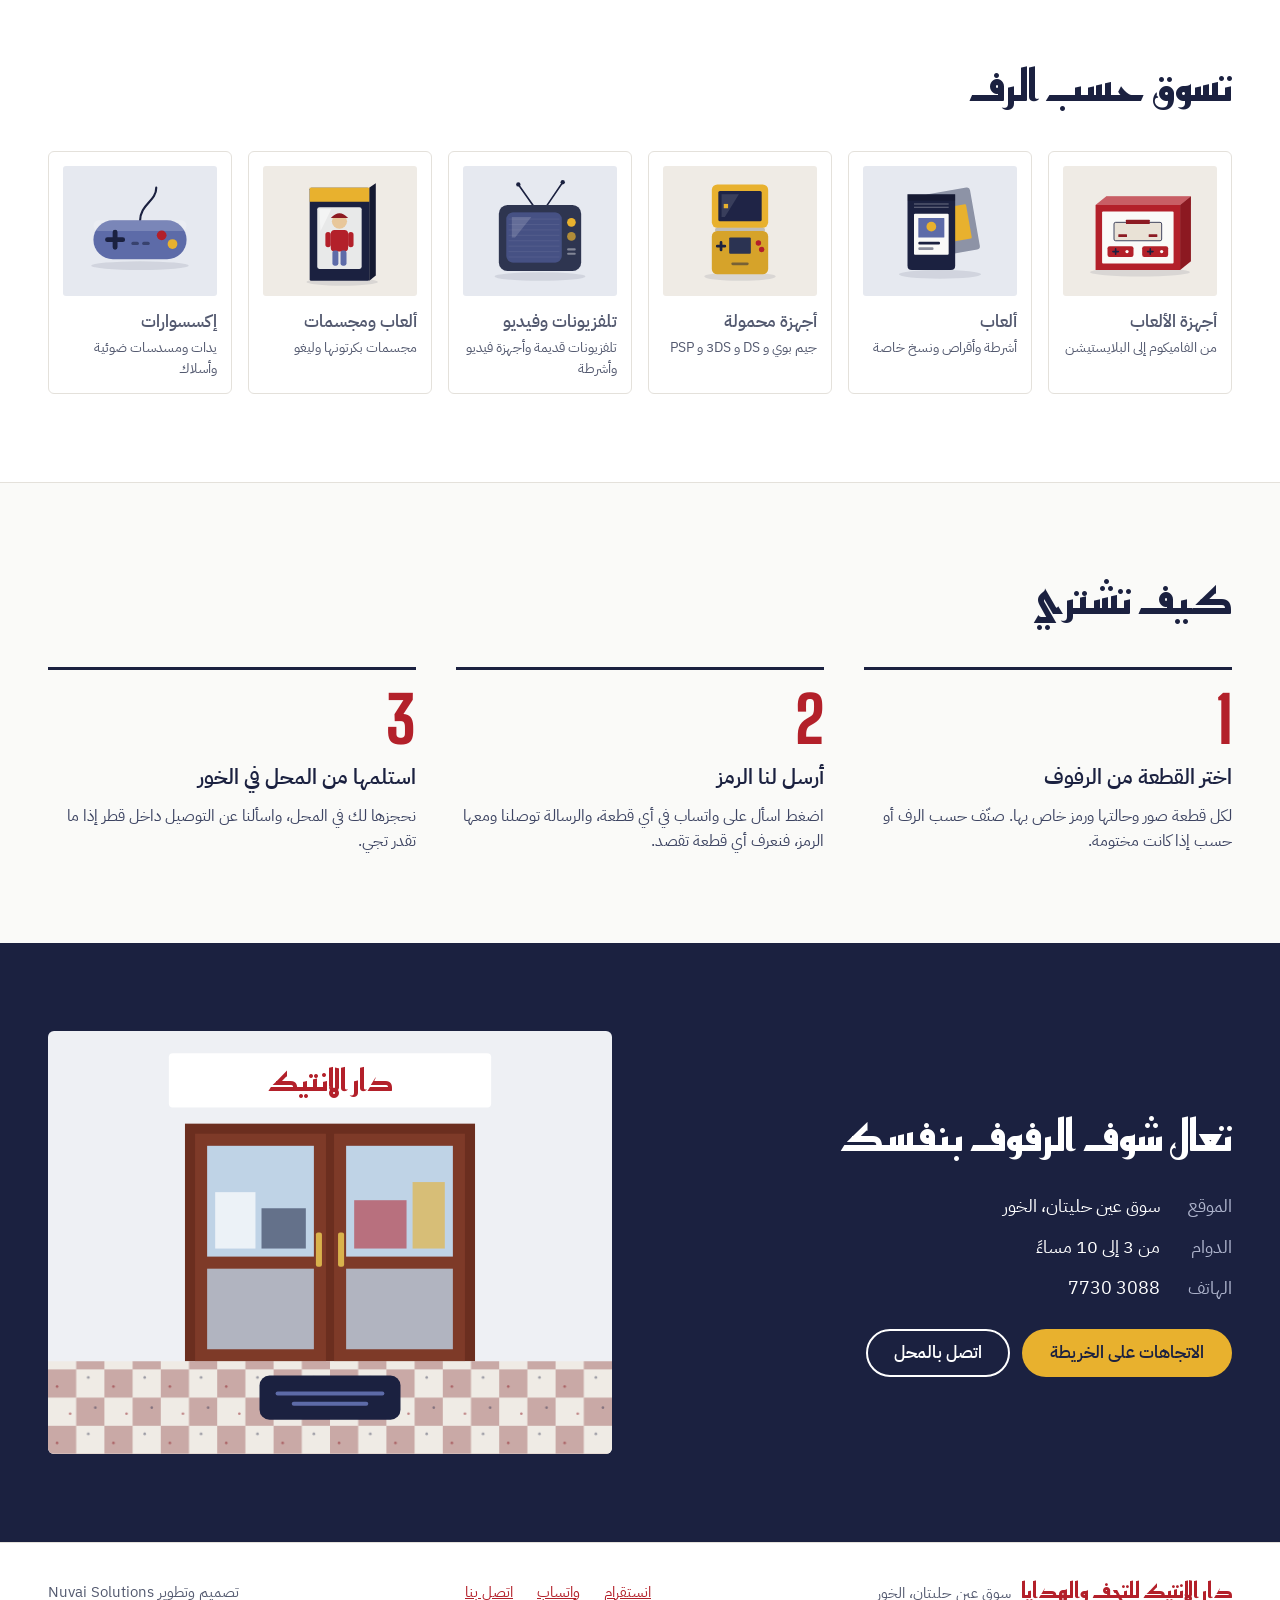
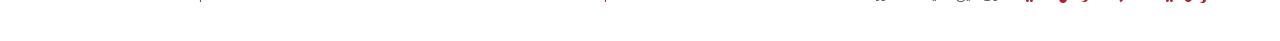
==== commit 67cc5523: "Hero: standing shelf, animated and clickable pieces; absolute link preview Co-Authored-By: Claude Op" ====
--- a/ar/index.html
+++ b/ar/index.html
@@ -10,7 +10,10 @@
 <meta property="og:type" content="website">
 <meta property="og:title" content="دار الانتيك | أجهزة وألعاب ومقتنيات الزمن الجميل في الخور">
 <meta property="og:description" content="Concept website for Dar Al Antique, the retro games, consoles and toys shop in Souq Ain Hulaitan, Al Khor.">
-<meta property="og:image" content="../assets/og.png">
+<meta property="og:image" content="https://daralantique-concept.vercel.app/assets/og.png">
+<meta property="og:image:width" content="1200">
+<meta property="og:image:height" content="630">
+<meta property="og:url" content="https://daralantique-concept.vercel.app/ar/">
 <meta name="twitter:card" content="summary_large_image">
 <link rel="icon" href="../assets/favicon.svg" type="image/svg+xml">
 <link rel="preload" href="../assets/fonts/big-shoulders-display-latin-800-normal.woff2" as="font" type="font/woff2" crossorigin>
@@ -40,7 +43,7 @@
 </div>
 <div class="facts"><span><svg aria-hidden="true" width="18" height="18" viewBox="0 0 24 24" fill="none" stroke="#B3202A" stroke-width="2" stroke-linecap="round"><circle cx="12" cy="12" r="9"/><path d="M12 7v5l3 2"/></svg>من 3 إلى 10 مساءً</span><span><svg aria-hidden="true" width="18" height="18" viewBox="0 0 24 24" fill="none" stroke="#B3202A" stroke-width="2" stroke-linecap="round" stroke-linejoin="round"><path d="M12 21s-7-6.2-7-11.5a7 7 0 0 1 14 0C19 14.8 12 21 12 21z"/><circle cx="12" cy="9.5" r="2.5"/></svg>سوق عين حليتان، الخور</span></div>
 </div>
-<div class="shelf" role="img" aria-label="رفوف المحل وعليها أجهزة وألعاب وتلفزيونات"><div class="shelf-row"><div class="art" data-kind="figure" data-tint="#1B2140" data-bg="#F4F2EE"></div><div class="art" data-kind="console" data-tint="#B3202A" data-bg="#F4F2EE"></div><div class="art" data-kind="handheld" data-tint="#E8B12E" data-bg="#F4F2EE"></div></div><div class="shelf-row"><div class="art" data-kind="disc" data-tint="#1B2140" data-bg="#F4F2EE"></div><div class="art" data-kind="pad" data-tint="#5D6BA8" data-bg="#F4F2EE"></div><div class="art" data-kind="cart" data-tint="#B3202A" data-bg="#F4F2EE"></div></div><div class="shelf-row"><div class="art" data-kind="tv" data-tint="#2E3550" data-bg="#F4F2EE"></div><div class="art" data-kind="vcr" data-tint="#8D93A6" data-bg="#F4F2EE"></div><div class="art" data-kind="tv" data-tint="#2E3550" data-bg="#F4F2EE"></div></div></div>
+<div class="shelf-stage"><nav class="shelf" aria-label="تصفح حسب الرف"><div class="shelf-row"><a class="piece" href="../shop.html?shelf=toys" aria-label="تصفح رف ألعاب ومجسمات"><span class="lift"><div class="art" data-kind="figure" data-tint="#1B2140" data-bg="transparent"></div></span><span class="tag" aria-hidden="true">ألعاب ومجسمات</span></a><a class="piece" href="../shop.html?shelf=consoles" aria-label="تصفح رف أجهزة الألعاب"><span class="lift"><div class="art" data-kind="console" data-tint="#B3202A" data-bg="transparent"></div></span><span class="tag" aria-hidden="true">أجهزة الألعاب</span></a><a class="piece" href="../shop.html?shelf=handhelds" aria-label="تصفح رف أجهزة محمولة"><span class="lift"><div class="art" data-kind="handheld" data-tint="#E8B12E" data-bg="transparent"></div></span><span class="tag" aria-hidden="true">أجهزة محمولة</span></a></div><div class="shelf-row"><a class="piece" href="../shop.html?shelf=games" aria-label="تصفح رف ألعاب"><span class="lift"><div class="art" data-kind="disc" data-tint="#1B2140" data-bg="transparent"></div></span><span class="tag" aria-hidden="true">ألعاب</span></a><a class="piece" href="../shop.html?shelf=accessories" aria-label="تصفح رف إكسسوارات"><span class="lift"><div class="art" data-kind="pad" data-tint="#5D6BA8" data-bg="transparent"></div></span><span class="tag" aria-hidden="true">إكسسوارات</span></a><a class="piece" href="../shop.html?shelf=games" aria-label="تصفح رف ألعاب"><span class="lift"><div class="art" data-kind="cart" data-tint="#B3202A" data-bg="transparent"></div></span><span class="tag" aria-hidden="true">ألعاب</span></a></div><div class="shelf-row"><a class="piece" href="../shop.html?shelf=tv" aria-label="تصفح رف تلفزيونات وفيديو"><span class="lift"><div class="art" data-kind="tv" data-tint="#2E3550" data-bg="transparent"></div></span><span class="tag" aria-hidden="true">تلفزيونات وفيديو</span></a><a class="piece" href="../shop.html?shelf=tv" aria-label="تصفح رف تلفزيونات وفيديو"><span class="lift"><div class="art" data-kind="vcr" data-tint="#8D93A6" data-bg="transparent"></div></span><span class="tag" aria-hidden="true">تلفزيونات وفيديو</span></a><a class="piece" href="../shop.html?shelf=consoles" aria-label="تصفح رف أجهزة الألعاب"><span class="lift"><div class="art" data-kind="console" data-tint="#D9DCE3" data-bg="transparent"></div></span><span class="tag" aria-hidden="true">أجهزة الألعاب</span></a></div><div class="shelf-base" aria-hidden="true"></div></nav></div>
 </div>
 <div class="floor-band" aria-hidden="true"><div class="floor"></div></div>
 </section>
@@ -127,5 +130,6 @@
 <span>تصميم وتطوير Nuvai Solutions</span>
 </div></footer>
 <script src="../assets/art.js"></script>
+<script src="../assets/hero.js"></script>
 </body>
 </html>
--- a/assets/style.css
+++ b/assets/style.css
@@ -76,7 +76,7 @@
 /* Type */
 .display{font-family:var(--display);font-weight:800;line-height:.95;letter-spacing:-.005em;margin:0}
 [lang=ar] .display{font-family:"Reem Kufi",sans-serif;font-weight:700;line-height:1.3;letter-spacing:0}
-.h1{font-size:clamp(52px,7vw,104px);line-height:.92}
+.h1{font-size:clamp(52px,min(6.6vw,10.5vh),100px);line-height:.92}
 [lang=ar] .h1{font-size:clamp(38px,4.6vw,64px);line-height:1.3}
 .h2{font-size:clamp(44px,5vw,60px)}
 [lang=ar] .h2{font-size:clamp(32px,3.4vw,44px)}
@@ -85,26 +85,81 @@
 .sub{margin:8px 0 0;font-size:18px;color:var(--ink-2)}
 
 /* Hero */
-.hero{background:var(--wall)}
-.hero-grid{display:grid;grid-template-columns:minmax(0,1.05fr) minmax(0,1fr);gap:56px;align-items:end;padding-top:72px}
-.hero-copy{display:flex;flex-direction:column;gap:28px;padding-bottom:72px}
+.hero{background:var(--wall);overflow:hidden}
+.hero-grid{display:grid;grid-template-columns:minmax(0,1.05fr) minmax(0,1fr);gap:56px;align-items:end;padding-top:clamp(40px,6vh,72px);min-height:calc(100svh - 240px)}
+.hero-copy{display:flex;flex-direction:column;gap:clamp(18px,3vh,28px);padding-bottom:clamp(40px,7vh,80px);align-self:center}
 .actions{display:flex;flex-wrap:wrap;gap:12px}
 .facts{display:flex;flex-wrap:wrap;gap:24px;font-size:15px;color:var(--ink-2)}
 .facts span{display:inline-flex;align-items:center;gap:8px}
-.shelf{background:#fff;border:2px solid #D9DCE3;border-bottom:0;border-radius:4px 4px 0 0;padding:14px 14px 0;width:100%;max-width:560px;justify-self:end}
-.shelf-row{display:grid;grid-template-columns:repeat(3,minmax(0,1fr));gap:10px;padding:12px 6px;border-bottom:10px solid #F1F2F5}
-.shelf .art{border-radius:3px}
-.floor-band{height:110px;overflow:hidden;border-top:3px solid var(--ink);position:relative}
+
+/* The shelf: a free-standing unit that stands on the floor */
+.shelf-stage{position:relative;justify-self:end;width:min(100%,520px,calc((100svh - 230px) * .86));z-index:2;margin-bottom:-26px}
+.shelf{position:relative;background:#FFFFFF;border-radius:6px 6px 0 0;padding:14px 16px 0;box-shadow:inset 0 0 0 2px #D9DCE3,0 30px 30px -22px rgba(27,33,64,.45)}
+.shelf::before{content:"";position:absolute;inset:-8px -6px auto;height:12px;background:#FFFFFF;border-radius:4px;box-shadow:inset 0 0 0 2px #D9DCE3}
+.shelf-row{position:relative;display:grid;grid-template-columns:repeat(3,minmax(0,1fr));gap:10px;padding:14px 6px 0;border-bottom:12px solid #EEF0F4;box-shadow:0 2px 0 #D9DCE3}
+.shelf-base{height:26px;margin:0 -16px;background:#FFFFFF;box-shadow:inset 0 0 0 2px #D9DCE3;position:relative}
+.shelf-base::before,.shelf-base::after{content:"";position:absolute;bottom:-6px;width:22px;height:8px;background:#C9CDD8;border-radius:0 0 3px 3px}
+.shelf-base::before{inset-inline-start:14px}.shelf-base::after{inset-inline-end:14px}
+
+/* Interactive pieces */
+.piece{position:relative;display:block;color:inherit;text-decoration:none;border-radius:4px;outline-offset:4px;--tx:0px;--ty:0px;--rot:0deg;transform:translate(var(--tx),var(--ty)) rotate(var(--rot));transition:transform .5s cubic-bezier(.2,.8,.2,1)}
+.piece .art{border-radius:3px;background:transparent !important;overflow:visible}
+.piece .lift{display:block;transform-origin:50% 100%;transition:transform .25s cubic-bezier(.3,1.6,.5,1)}
+.piece:hover .lift,.piece:focus-visible .lift{transform:translateY(-10px) rotate(-3deg) scale(1.06)}
+.piece .tag{position:absolute;left:50%;bottom:-11px;transform:translate(-50%,4px);background:var(--ink);color:#fff;font-size:12px;font-weight:600;line-height:1;white-space:nowrap;padding:5px 9px 6px;border-radius:999px;opacity:0;pointer-events:none;transition:opacity .2s,transform .2s;z-index:3}
+.piece:hover .tag,.piece:focus-visible .tag{opacity:1;transform:translate(-50%,0)}
+.piece.hop .lift{animation:hop .62s cubic-bezier(.3,.7,.4,1)}
+.piece.boing .lift{animation:boing .5s cubic-bezier(.3,1.5,.5,1)}
+@keyframes hop{0%{transform:translateY(0) scale(1,1)}15%{transform:translateY(0) scale(1.08,.9)}45%{transform:translateY(-22px) scale(.95,1.06) rotate(-4deg)}75%{transform:translateY(0) scale(1.06,.94)}100%{transform:translateY(0) scale(1,1)}}
+@keyframes boing{0%{transform:scale(1)}30%{transform:translateY(-16px) rotate(8deg) scale(1.1)}60%{transform:translateY(-4px) rotate(-5deg) scale(1.03)}100%{transform:none}}
+@media (hover:none){.piece .tag{opacity:.92;transform:translate(-50%,0);font-size:11px;padding:4px 7px 5px}}
+
+/* Idle life inside each illustration, only on the hero shelf */
+.shelf .art svg *{transform-box:fill-box}
+.is-live .a-cart{animation:cartPop 4.2s ease-in-out infinite}
+.is-live .a-blink{animation:blink 1.6s steps(2,end) infinite}
+.is-live .a-blink.b2{animation-delay:.8s}
+.is-live .a-glow{animation:glow 2.4s ease-in-out infinite}
+.is-live .a-pixel{animation:pixel 3s ease-in-out infinite alternate}
+.is-live .a-scan{animation:scan 2.2s linear infinite}
+.is-live .a-flicker{animation:flicker 5s steps(1,end) infinite}
+.is-live .a-antenna{transform-origin:50% 100%;animation:sway 3.4s ease-in-out infinite}
+.is-live .a-antenna.r{animation-delay:-1.7s}
+.is-live .a-tape{animation:tape 5s ease-in-out infinite}
+.is-live .a-wave{transform-origin:50% 8%;animation:wave 2.2s ease-in-out infinite}
+.is-live .a-back{transform-origin:50% 100%;animation:shuffle 4.6s ease-in-out infinite}
+.is-live .a-cable{transform-origin:0% 100%;animation:cable 3s ease-in-out infinite}
+.is-live .a-disc{transform-origin:50% 50%;animation:spin 6s linear infinite}
+@keyframes cartPop{0%,60%,100%{transform:translateY(0)}70%{transform:translateY(-12px)}80%{transform:translateY(0)}86%{transform:translateY(-4px)}92%{transform:translateY(0)}}
+@keyframes blink{0%{opacity:1}50%{opacity:.25}}
+@keyframes glow{0%,100%{opacity:.05}50%{opacity:.35}}
+@keyframes pixel{0%{transform:translate(0,0)}25%{transform:translate(22px,-14px)}50%{transform:translate(44px,6px)}75%{transform:translate(18px,16px)}100%{transform:translate(56px,-8px)}}
+@keyframes scan{0%{transform:translateY(0);opacity:0}10%{opacity:.5}90%{opacity:.5}100%{transform:translateY(80px);opacity:0}}
+@keyframes flicker{0%,100%{opacity:.35}31%{opacity:.6}33%{opacity:.2}35%{opacity:.5}70%{opacity:.4}}
+@keyframes sway{0%,100%{transform:rotate(-4deg)}50%{transform:rotate(5deg)}}
+@keyframes tape{0%,45%,100%{transform:translateY(0)}60%,80%{transform:translateY(16px)}}
+@keyframes wave{0%,100%{transform:rotate(0)}25%{transform:rotate(-35deg)}50%{transform:rotate(-10deg)}75%{transform:rotate(-35deg)}}
+@keyframes shuffle{0%,55%,100%{transform:rotate(0) translate(0,0)}65%{transform:rotate(8deg) translate(6px,-6px)}80%{transform:rotate(-2deg) translate(0,0)}}
+@keyframes cable{0%,100%{transform:rotate(0)}50%{transform:rotate(6deg)}}
+@keyframes spin{to{transform:rotate(360deg)}}
+@media (prefers-reduced-motion:reduce){
+  .is-live *{animation:none !important}
+  .piece,.piece .lift,.piece .tag{transition:none}
+  .piece.hop .lift,.piece.boing .lift{animation:none}
+}
+
+.floor-band{height:110px;overflow:hidden;border-top:3px solid var(--ink);position:relative;z-index:1}
 .floor-band .floor{position:absolute;left:-20%;right:-20%;top:0;height:320px;transform:perspective(500px) rotateX(58deg);transform-origin:top center}
 .floor{background-color:#EFEBE5;background-image:radial-gradient(rgba(140,26,34,.45) 1px,transparent 1.6px),radial-gradient(rgba(27,33,64,.35) 1px,transparent 1.6px),radial-gradient(rgba(255,255,255,.7) 1px,transparent 1.6px),conic-gradient(#C9A9A6 25%,#EFEBE5 0 50%,#C9A9A6 0 75%,#EFEBE5 0);background-size:23px 19px,31px 29px,17px 13px,72px 72px}
 @media (max-width:860px){
-  .hero-grid{grid-template-columns:1fr;gap:28px;padding-top:36px}
-  .hero-copy{padding-bottom:0;gap:20px}
+  .hero-grid{grid-template-columns:1fr;gap:32px;padding-top:36px;min-height:0}
+  .hero-copy{padding-bottom:0;gap:20px;align-self:auto}
   .lede{font-size:17px}
   .actions .btn{flex:1 1 100%}
-  .shelf{justify-self:stretch;max-width:none;padding:10px 10px 0}
-  .shelf-row{gap:8px;padding:8px 4px;border-bottom-width:8px}
-  .shelf-row:nth-child(3){display:none}
+  .shelf-stage{justify-self:center;width:min(100%,420px);margin-bottom:-18px}
+  .shelf{padding:10px 12px 0}
+  .shelf-row{gap:8px;padding:10px 4px 0;border-bottom-width:9px}
+  .shelf-base{height:18px;margin:0 -12px}
   .floor-band{height:64px}
 }
 
